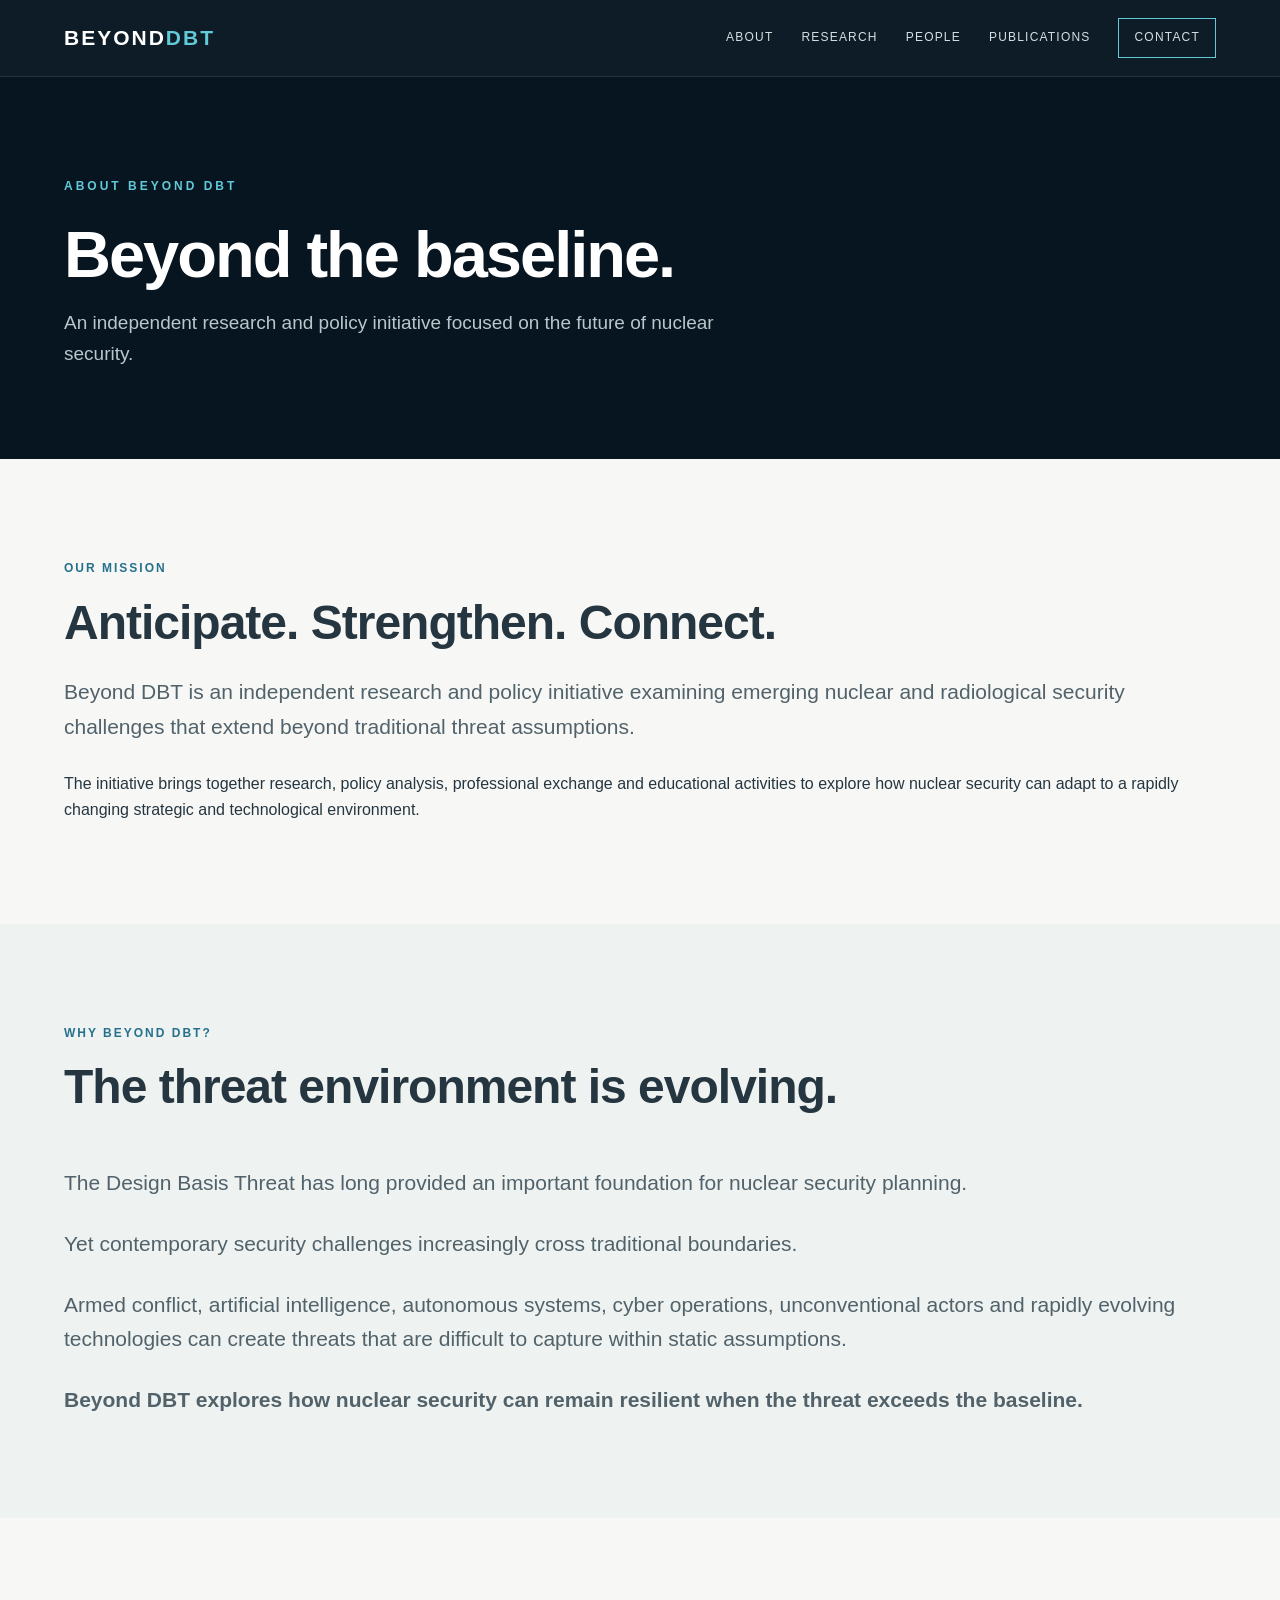
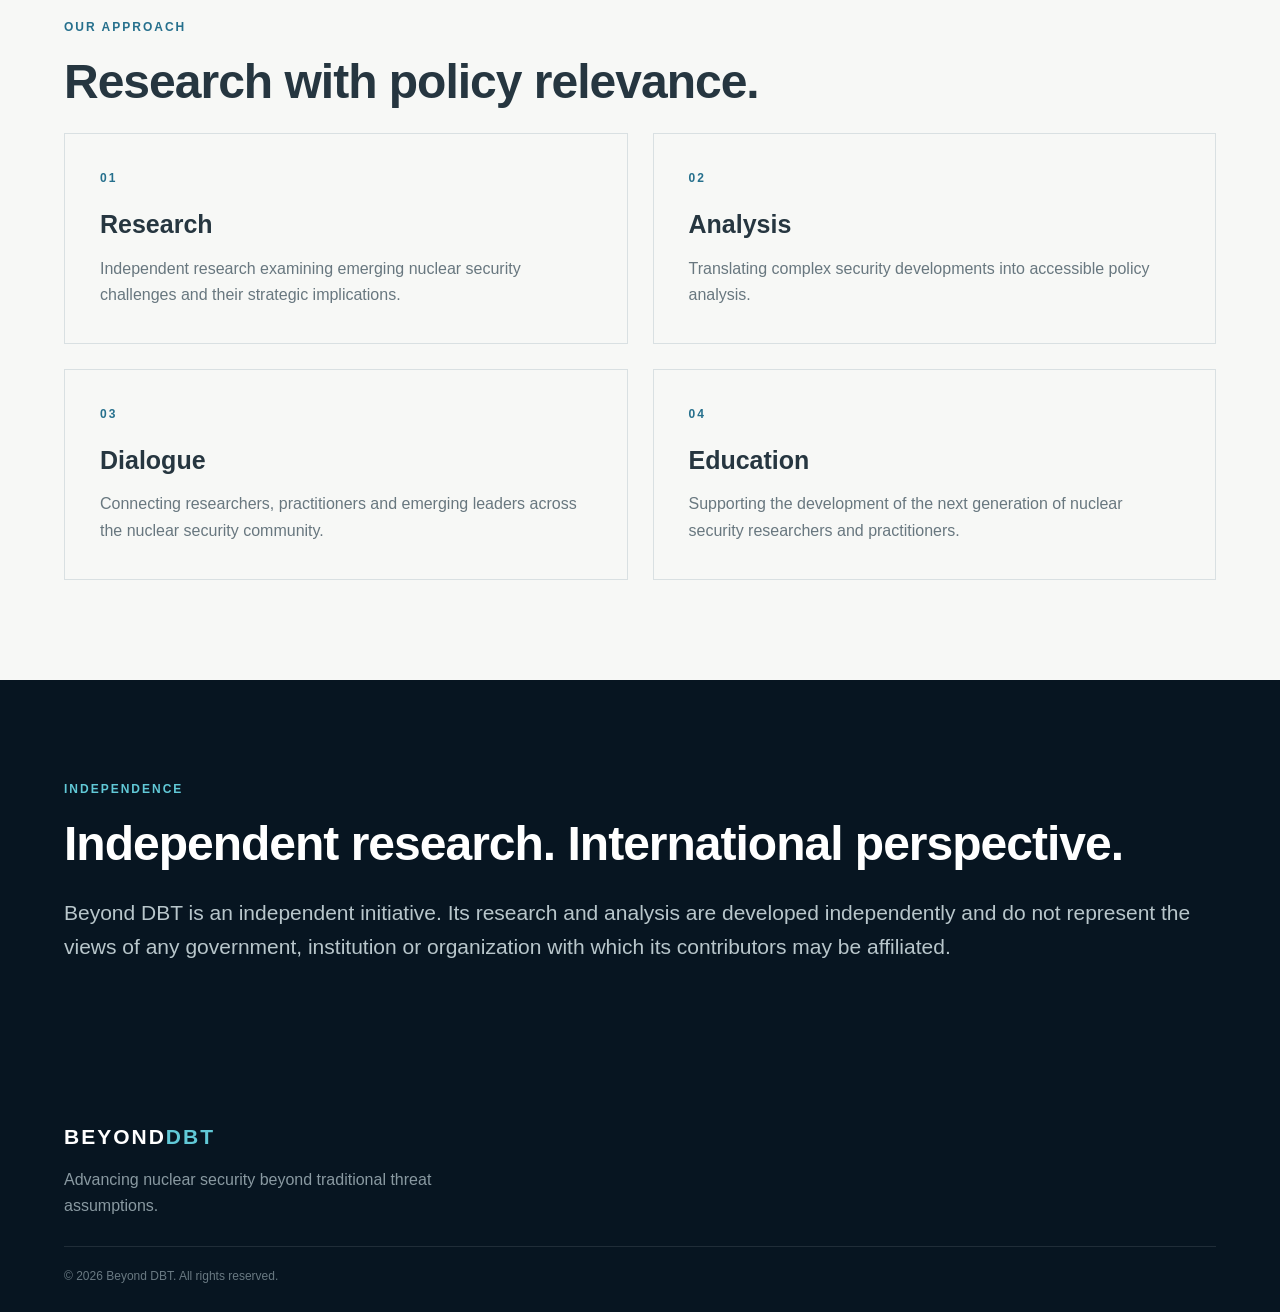
==== about.html @ 9203df45 "Add files via upload" ====
<!DOCTYPE html>
<html lang="en">

<head>

<meta charset="UTF-8">
<meta name="viewport" content="width=device-width, initial-scale=1.0">

<title>About | Beyond DBT</title>

<link rel="stylesheet" href="style.css">

</head>

<body>

<header>

<div class="container nav">

<a href="index.html" class="logo">
BEYOND<span>DBT</span>
</a>

<nav>

<a href="about.html">About</a>
<a href="research.html">Research</a>
<a href="people.html">People</a>
<a href="publications.html">Publications</a>
<a href="contact.html" class="nav-contact">Contact</a>

</nav>

</div>

</header>


<section class="page-hero">

<div class="container">

<div class="kicker">
About Beyond DBT
</div>

<h1>
Beyond the baseline.
</h1>

<p>
An independent research and policy initiative focused on
the future of nuclear security.
</p>

</div>

</section>


<section>

<div class="container">

<div class="section-label">
Our mission
</div>

<h2>
Anticipate. Strengthen. Connect.
</h2>

<p class="lead">

Beyond DBT is an independent research and policy initiative
examining emerging nuclear and radiological security
challenges that extend beyond traditional threat assumptions.

</p>

<br>

<p>
The initiative brings together research, policy analysis,
professional exchange and educational activities to explore
how nuclear security can adapt to a rapidly changing
strategic and technological environment.
</p>

</div>

</section>


<section class="intro">

<div class="container">

<div class="section-label">
Why Beyond DBT?
</div>

<h2>
The threat environment is evolving.
</h2>

<br>

<p class="lead">

The Design Basis Threat has long provided an important
foundation for nuclear security planning.

</p>

<br>

<p class="lead">

Yet contemporary security challenges increasingly cross
traditional boundaries.

</p>

<br>

<p class="lead">

Armed conflict, artificial intelligence, autonomous systems,
cyber operations, unconventional actors and rapidly evolving
technologies can create threats that are difficult to capture
within static assumptions.

</p>

<br>

<p class="lead">

<strong>
Beyond DBT explores how nuclear security can remain resilient
when the threat exceeds the baseline.
</strong>

</p>

</div>

</section>


<section>

<div class="container">

<div class="section-label">
Our approach
</div>

<h2>
Research with policy relevance.
</h2>

<div class="grid">

<div class="card">

<div class="card-number">01</div>

<h3>
Research
</h3>

<p>
Independent research examining emerging nuclear security
challenges and their strategic implications.
</p>

</div>


<div class="card">

<div class="card-number">02</div>

<h3>
Analysis
</h3>

<p>
Translating complex security developments into accessible
policy analysis.
</p>

</div>


<div class="card">

<div class="card-number">03</div>

<h3>
Dialogue
</h3>

<p>
Connecting researchers, practitioners and emerging leaders
across the nuclear security community.
</p>

</div>


<div class="card">

<div class="card-number">04</div>

<h3>
Education
</h3>

<p>
Supporting the development of the next generation of nuclear
security researchers and practitioners.
</p>

</div>

</div>

</div>

</section>


<section class="dark">

<div class="container">

<div class="section-label">
Independence
</div>

<h2>
Independent research.
International perspective.
</h2>

<p class="lead">

Beyond DBT is an independent initiative. Its research and
analysis are developed independently and do not represent
the views of any government, institution or organization
with which its contributors may be affiliated.

</p>

</div>

</section>


<footer>

<div class="container">

<div class="footer-logo">
BEYOND<span>DBT</span>
</div>

<p>
Advancing nuclear security beyond traditional threat assumptions.
</p>

<br>

<div class="copyright">
© 2026 Beyond DBT. All rights reserved.
</div>

</div>

</footer>

</body>
</html>
---- style.css ----
:root {
    --navy: #071521;
    --navy-light: #0d2433;
    --blue: #26708d;
    --cyan: #61c9d7;
    --white: #f7f8f6;
    --light: #eef2f1;
    --gray: #68777f;
    --dark: #263640;
    --border: #d9e0e2;
}

* {
    box-sizing: border-box;
    margin: 0;
    padding: 0;
}

html {
    scroll-behavior: smooth;
}

body {
    font-family: Arial, Helvetica, sans-serif;
    color: var(--dark);
    background: var(--white);
    line-height: 1.65;
}

a {
    text-decoration: none;
    color: inherit;
}

.container {
    width: min(90%, 1180px);
    margin: auto;
}

/* NAVIGATION */

header {
    position: sticky;
    top: 0;
    z-index: 1000;
    background: rgba(7,21,33,.97);
    border-bottom: 1px solid rgba(255,255,255,.1);
}

.nav {
    height: 76px;
    display: flex;
    justify-content: space-between;
    align-items: center;
}

.logo {
    color: white;
    font-size: 21px;
    font-weight: 800;
    letter-spacing: 2px;
}

.logo span {
    color: var(--cyan);
}

nav {
    display: flex;
    gap: 28px;
    align-items: center;
}

nav a {
    color: #d5dfe3;
    font-size: 12px;
    text-transform: uppercase;
    letter-spacing: 1.2px;
}

nav a:hover {
    color: var(--cyan);
}

.nav-contact {
    border: 1px solid var(--cyan);
    padding: 9px 15px;
}

/* HERO */

.hero {
    min-height: 620px;
    display: flex;
    align-items: center;
    color: white;

    background:
        linear-gradient(
            90deg,
            rgba(7,21,33,.96),
            rgba(7,21,33,.76)
        ),
        url("https://images.unsplash.com/photo-1513828742140-ccaa28f3eda0?auto=format&fit=crop&w=2000&q=85")
        center/cover;
}

.hero-content {
    max-width: 850px;
}

.kicker {
    color: var(--cyan);
    text-transform: uppercase;
    letter-spacing: 3px;
    font-size: 12px;
    font-weight: bold;
    margin-bottom: 25px;
}

.hero h1 {
    font-size: clamp(45px, 7vw, 80px);
    line-height: 1;
    letter-spacing: -3px;
    margin-bottom: 30px;
}

.hero h1 span {
    color: var(--cyan);
}

.hero p {
    max-width: 700px;
    font-size: 20px;
    color: #d2dde1;
    margin-bottom: 35px;
}

.btn {
    display: inline-block;
    padding: 13px 23px;
    text-transform: uppercase;
    letter-spacing: 1.2px;
    font-size: 12px;
    font-weight: bold;
    border: 1px solid var(--cyan);
}

.btn-primary {
    background: var(--cyan);
    color: var(--navy);
}

.btn-primary:hover {
    background: white;
    border-color: white;
}

/* PAGE HERO */

.page-hero {
    background: var(--navy);
    color: white;
    padding: 100px 0 90px;
}

.page-hero h1 {
    font-size: 65px;
    line-height: 1;
    letter-spacing: -2px;
    margin-bottom: 20px;
}

.page-hero p {
    max-width: 700px;
    color: #b9c7cd;
    font-size: 19px;
}

/* SECTIONS */

section {
    padding: 100px 0;
}

.section-label {
    color: var(--blue);
    text-transform: uppercase;
    letter-spacing: 2px;
    font-size: 12px;
    font-weight: bold;
    margin-bottom: 18px;
}

h2 {
    font-size: 48px;
    line-height: 1.1;
    letter-spacing: -1px;
    margin-bottom: 25px;
}

.lead {
    font-size: 21px;
    color: #52626a;
}

/* HOME INTRO */

.intro {
    background: var(--light);
}

.intro-grid {
    display: grid;
    grid-template-columns: 1fr 1.4fr;
    gap: 80px;
}

.intro-text {
    font-size: 19px;
    color: #4f5e66;
}

/* CARDS */

.grid {
    display: grid;
    grid-template-columns: repeat(2, 1fr);
    gap: 25px;
}

.card {
    border: 1px solid var(--border);
    padding: 35px;
    transition: .25s;
}

.card:hover {
    border-color: var(--blue);
    transform: translateY(-4px);
}

.card-number {
    color: var(--blue);
    font-size: 12px;
    letter-spacing: 2px;
    font-weight: bold;
}

.card h3 {
    font-size: 25px;
    margin: 15px 0 10px;
}

.card p {
    color: var(--gray);
}

/* DARK SECTION */

.dark {
    background: var(--navy);
    color: white;
}

.dark .section-label {
    color: var(--cyan);
}

.dark h2 {
    color: white;
}

.dark p {
    color: #b8c6cb;
}

/* RESEARCH */

.research-list {
    display: grid;
    grid-template-columns: 1fr 1fr;
    border-top: 1px solid var(--border);
}

.research-item {
    padding: 35px 30px 35px 0;
    border-bottom: 1px solid var(--border);
}

.research-item:nth-child(even) {
    padding-left: 30px;
    border-left: 1px solid var(--border);
}

.research-item h3 {
    font-size: 27px;
    margin: 12px 0;
}

/* BIO */

.bio-grid {
    display: grid;
    grid-template-columns: 300px 1fr;
    gap: 70px;
}

.profile-photo {
    width: 100%;
    height: 400px;
    object-fit: cover;
    display: block;
}

.bio h2 {
    margin-bottom: 5px;
}

.role {
    color: var(--blue);
    font-weight: bold;
    margin-bottom: 25px;
}

.bio p {
    color: #56656d;
    margin-bottom: 18px;
}

.expertise {
    display: flex;
    flex-wrap: wrap;
    gap: 10px;
    margin-top: 25px;
}

.tag {
    border: 1px solid var(--border);
    padding: 8px 13px;
    font-size: 12px;
    text-transform: uppercase;
    letter-spacing: .7px;
}

/* CONTACT */

.contact-grid {
    display: grid;
    grid-template-columns: 1fr 1fr;
    gap: 70px;
}

.contact-box {
    background: var(--light);
    padding: 40px;
}

.contact-box h3 {
    margin-bottom: 10px;
}

.contact-box a {
    color: var(--blue);
}

/* FOOTER */

footer {
    background: var(--navy);
    color: white;
    padding: 55px 0 25px;
}

.footer-grid {
    display: grid;
    grid-template-columns: 2fr 1fr 1fr;
    gap: 50px;
    padding-bottom: 40px;
}

.footer-logo {
    font-weight: bold;
    letter-spacing: 2px;
    font-size: 21px;
}

.footer-logo span {
    color: var(--cyan);
}

footer p {
    color: #8999a1;
    max-width: 400px;
    margin-top: 12px;
}

.footer-column h4 {
    color: var(--cyan);
    font-size: 11px;
    letter-spacing: 2px;
    text-transform: uppercase;
    margin-bottom: 15px;
}

.footer-column a {
    display: block;
    color: #b9c4c8;
    margin-bottom: 8px;
    font-size: 14px;
}

.copyright {
    border-top: 1px solid rgba(255,255,255,.1);
    padding-top: 20px;
    color: #697982;
    font-size: 12px;
}

/* MOBILE */

@media(max-width:800px) {

    nav {
        display: none;
    }

    .hero h1,
    .page-hero h1 {
        font-size: 48px;
    }

    .intro-grid,
    .grid,
    .research-list,
    .bio-grid,
    .contact-grid,
    .footer-grid {
        grid-template-columns: 1fr;
    }

    .research-item:nth-child(even) {
        padding-left: 0;
        border-left: none;
    }

    section {
        padding: 70px 0;
    }
}
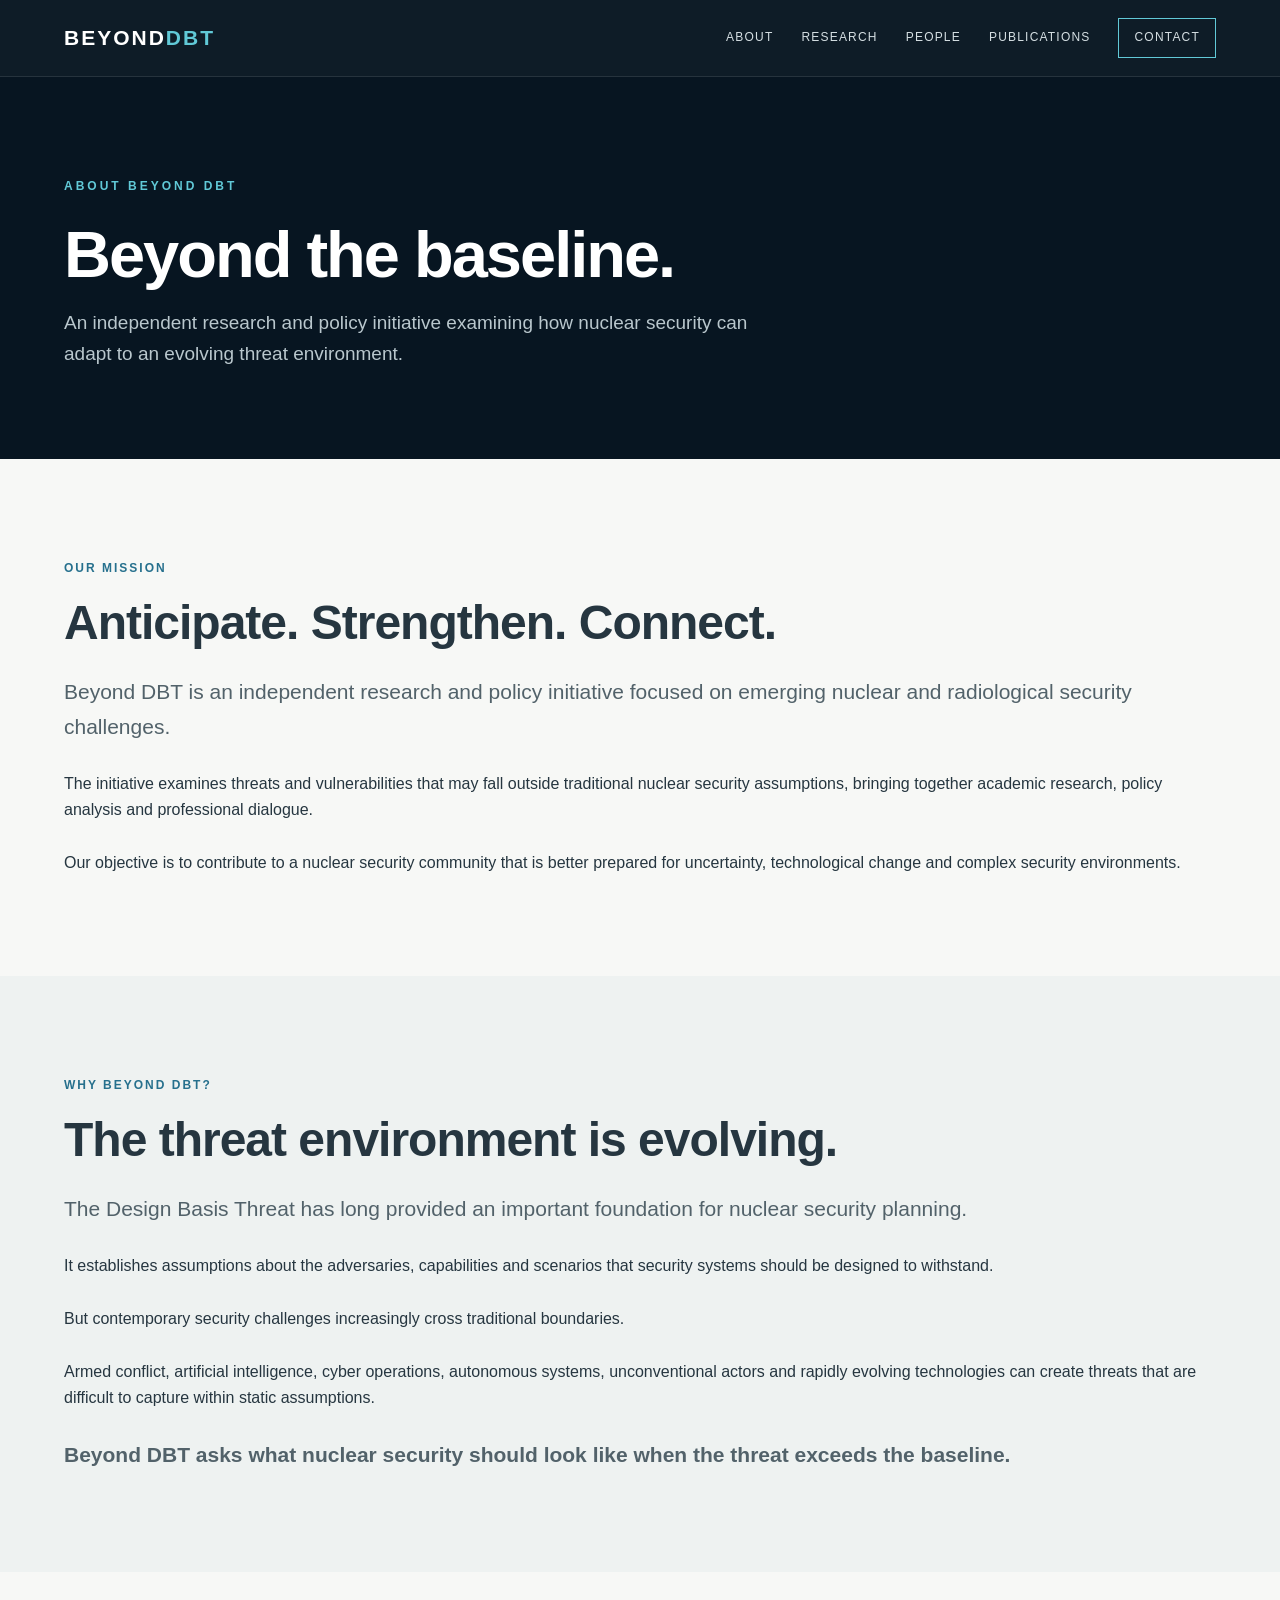
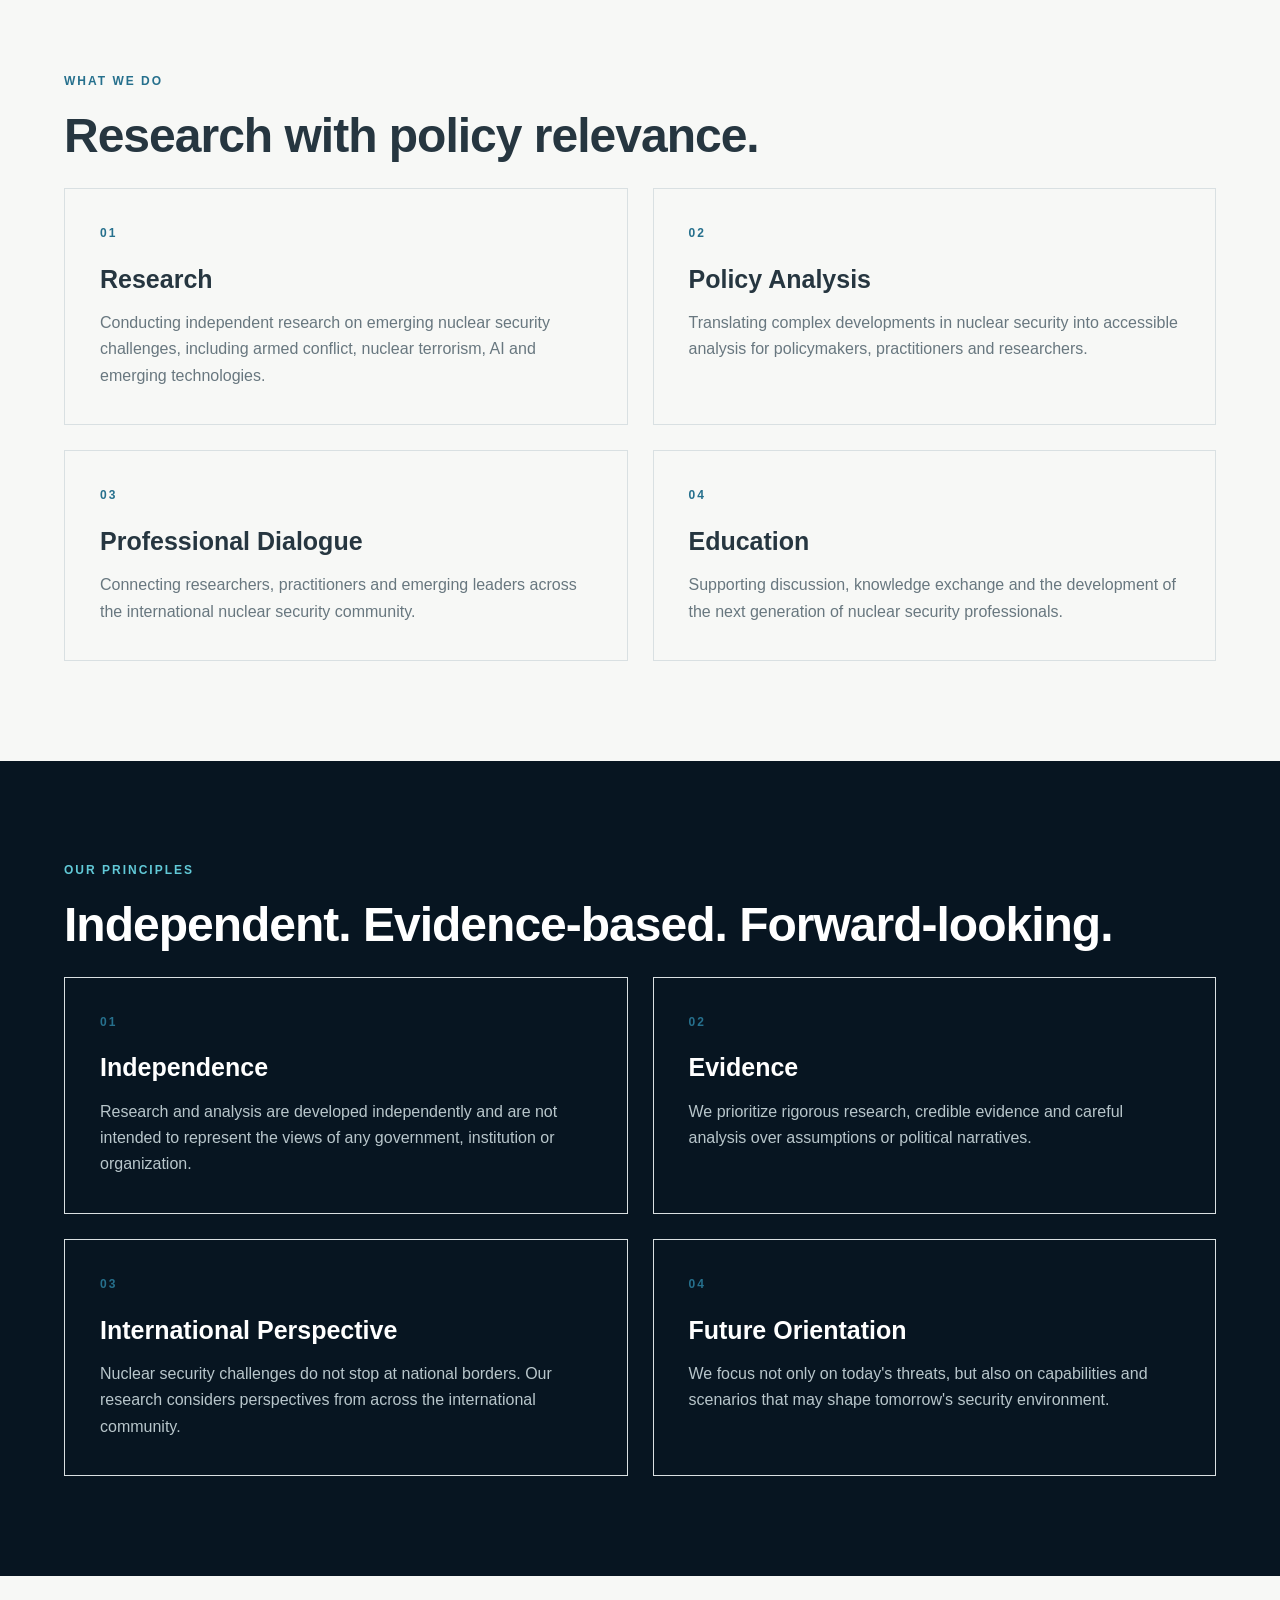
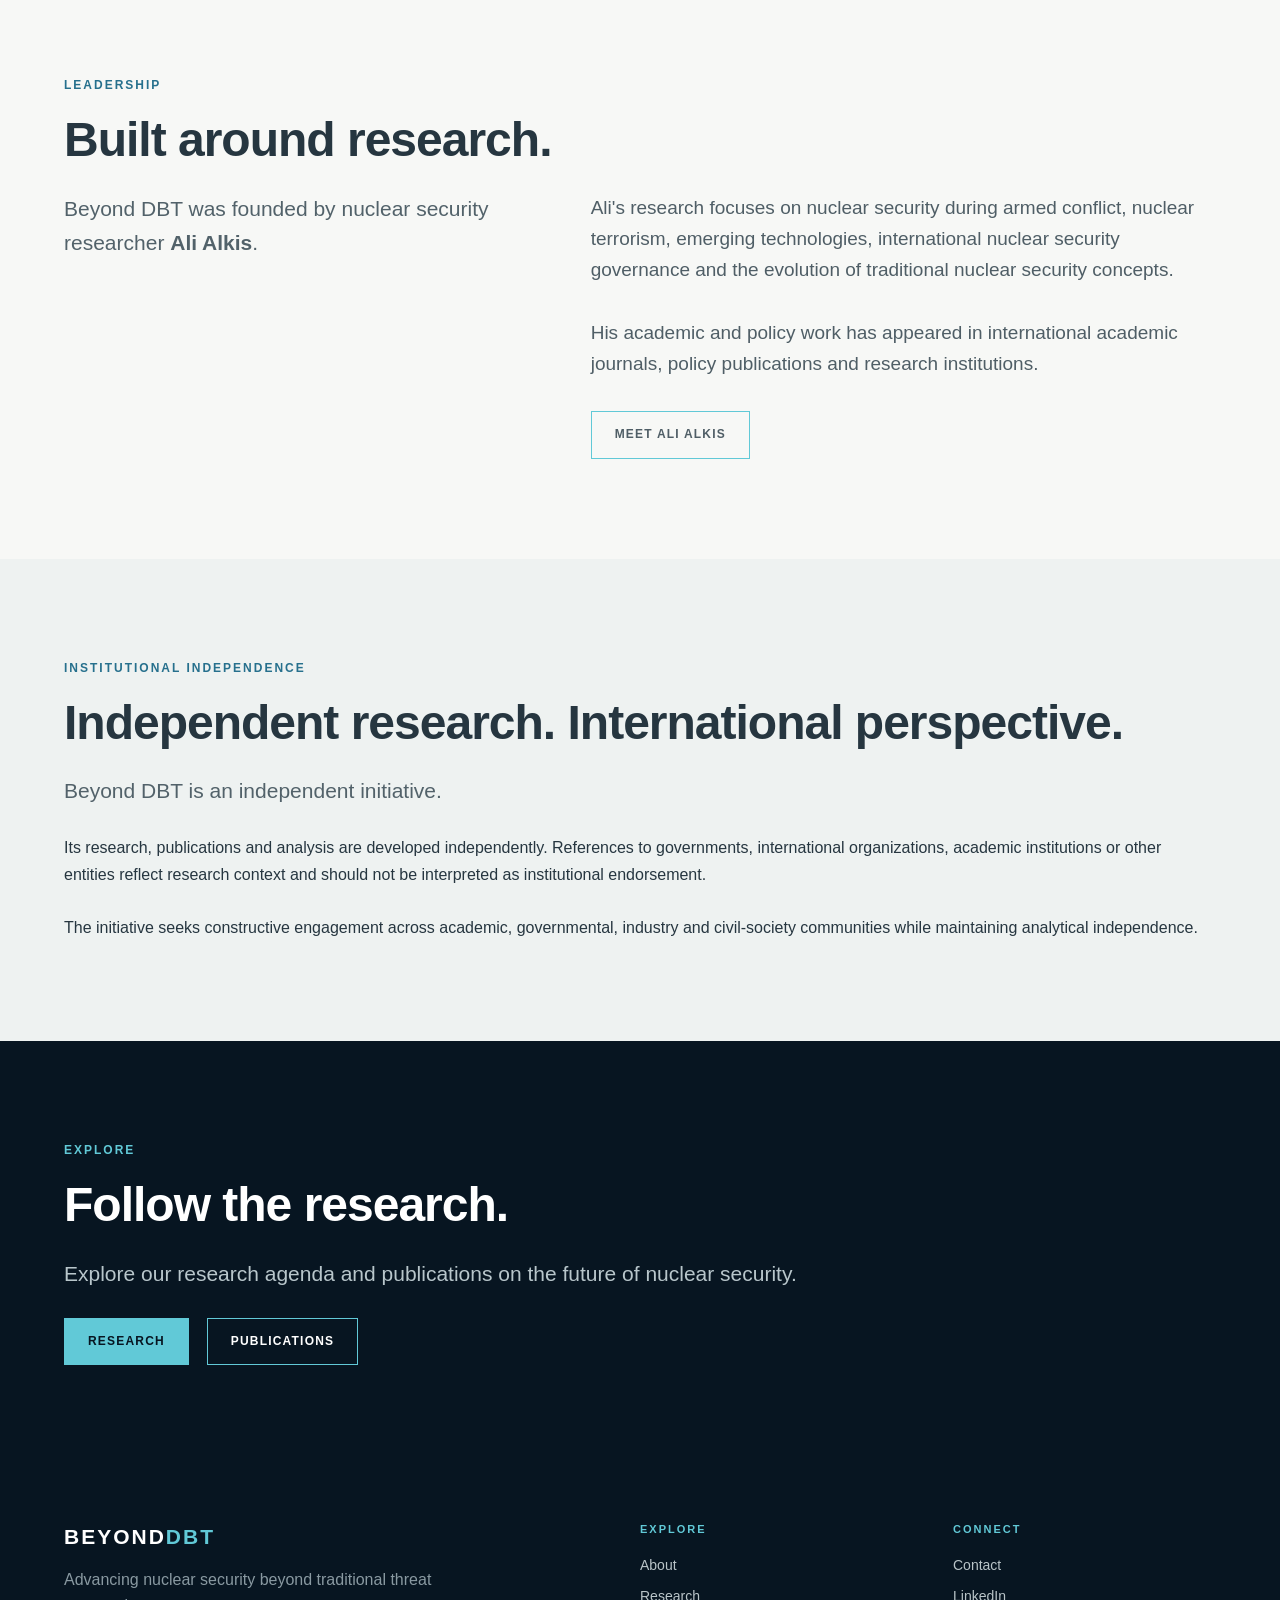
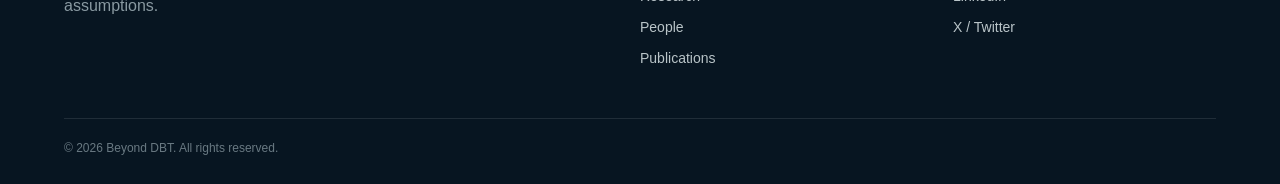
==== commit 580e0081: "Update about.html" ====
--- a/about.html
+++ b/about.html
@@ -6,6 +6,8 @@
 <meta charset="UTF-8">
 <meta name="viewport" content="width=device-width, initial-scale=1.0">
 
+<meta name="description" content="About Beyond DBT, an independent research and policy initiative focused on emerging nuclear security challenges.">
+
 <title>About | Beyond DBT</title>
 
 <link rel="stylesheet" href="style.css">
@@ -13,6 +15,9 @@
 </head>
 
 <body>
+
+
+<!-- NAVIGATION -->
 
 <header>
 
@@ -24,11 +29,25 @@
 
 <nav>
 
-<a href="about.html">About</a>
-<a href="research.html">Research</a>
-<a href="people.html">People</a>
-<a href="publications.html">Publications</a>
-<a href="contact.html" class="nav-contact">Contact</a>
+<a href="about.html">
+About
+</a>
+
+<a href="research.html">
+Research
+</a>
+
+<a href="people.html">
+People
+</a>
+
+<a href="publications.html">
+Publications
+</a>
+
+<a href="contact.html" class="nav-contact">
+Contact
+</a>
 
 </nav>
 
@@ -36,6 +55,9 @@
 
 </header>
 
+
+
+<!-- PAGE HERO -->
 
 <section class="page-hero">
 
@@ -50,14 +72,18 @@
 </h1>
 
 <p>
-An independent research and policy initiative focused on
-the future of nuclear security.
-</p>
-
-</div>
-
-</section>
-
+An independent research and policy initiative examining
+how nuclear security can adapt to an evolving threat
+environment.
+</p>
+
+</div>
+
+</section>
+
+
+
+<!-- MISSION -->
 
 <section>
 
@@ -74,24 +100,39 @@
 <p class="lead">
 
 Beyond DBT is an independent research and policy initiative
-examining emerging nuclear and radiological security
-challenges that extend beyond traditional threat assumptions.
-
-</p>
-
-<br>
-
-<p>
-The initiative brings together research, policy analysis,
-professional exchange and educational activities to explore
-how nuclear security can adapt to a rapidly changing
-strategic and technological environment.
-</p>
-
-</div>
-
-</section>
-
+focused on emerging nuclear and radiological security
+challenges.
+
+</p>
+
+<br>
+
+<p>
+
+The initiative examines threats and vulnerabilities that
+may fall outside traditional nuclear security assumptions,
+bringing together academic research, policy analysis and
+professional dialogue.
+
+</p>
+
+<br>
+
+<p>
+
+Our objective is to contribute to a nuclear security
+community that is better prepared for uncertainty,
+technological change and complex security environments.
+
+</p>
+
+</div>
+
+</section>
+
+
+
+<!-- WHY BEYOND DBT -->
 
 <section class="intro">
 
@@ -105,8 +146,6 @@
 The threat environment is evolving.
 </h2>
 
-<br>
-
 <p class="lead">
 
 The Design Basis Threat has long provided an important
@@ -116,30 +155,40 @@
 
 <br>
 
+<p>
+
+It establishes assumptions about the adversaries,
+capabilities and scenarios that security systems should
+be designed to withstand.
+
+</p>
+
+<br>
+
+<p>
+
+But contemporary security challenges increasingly cross
+traditional boundaries.
+
+</p>
+
+<br>
+
+<p>
+
+Armed conflict, artificial intelligence, cyber operations,
+autonomous systems, unconventional actors and rapidly
+evolving technologies can create threats that are difficult
+to capture within static assumptions.
+
+</p>
+
+<br>
+
 <p class="lead">
 
-Yet contemporary security challenges increasingly cross
-traditional boundaries.
-
-</p>
-
-<br>
-
-<p class="lead">
-
-Armed conflict, artificial intelligence, autonomous systems,
-cyber operations, unconventional actors and rapidly evolving
-technologies can create threats that are difficult to capture
-within static assumptions.
-
-</p>
-
-<br>
-
-<p class="lead">
-
 <strong>
-Beyond DBT explores how nuclear security can remain resilient
+Beyond DBT asks what nuclear security should look like
 when the threat exceeds the baseline.
 </strong>
 
@@ -150,96 +199,305 @@
 </section>
 
 
+
+<!-- WHAT WE DO -->
+
 <section>
 
 <div class="container">
 
 <div class="section-label">
-Our approach
+What we do
 </div>
 
 <h2>
 Research with policy relevance.
 </h2>
 
+
 <div class="grid">
 
-<div class="card">
-
-<div class="card-number">01</div>
+
+<div class="card">
+
+<div class="card-number">
+01
+</div>
 
 <h3>
 Research
 </h3>
 
 <p>
-Independent research examining emerging nuclear security
-challenges and their strategic implications.
-</p>
-
-</div>
-
-
-<div class="card">
-
-<div class="card-number">02</div>
-
-<h3>
-Analysis
+
+Conducting independent research on emerging nuclear
+security challenges, including armed conflict, nuclear
+terrorism, AI and emerging technologies.
+
+</p>
+
+</div>
+
+
+
+<div class="card">
+
+<div class="card-number">
+02
+</div>
+
+<h3>
+Policy Analysis
 </h3>
 
 <p>
-Translating complex security developments into accessible
-policy analysis.
-</p>
-
-</div>
-
-
-<div class="card">
-
-<div class="card-number">03</div>
-
-<h3>
-Dialogue
+
+Translating complex developments in nuclear security
+into accessible analysis for policymakers, practitioners
+and researchers.
+
+</p>
+
+</div>
+
+
+
+<div class="card">
+
+<div class="card-number">
+03
+</div>
+
+<h3>
+Professional Dialogue
 </h3>
 
 <p>
+
 Connecting researchers, practitioners and emerging leaders
-across the nuclear security community.
-</p>
-
-</div>
-
-
-<div class="card">
-
-<div class="card-number">04</div>
-
-<h3>
-Education
+across the international nuclear security community.
+
+</p>
+
+</div>
+
+
+
+<div class="card">
+
+<div class="card-number">
+04
+</div>
+
+<h3>
+Education</h3>
+
+<p>
+
+Supporting discussion, knowledge exchange and the
+development of the next generation of nuclear security
+professionals.
+
+</p>
+
+</div>
+
+
+</div>
+
+</div>
+
+</section>
+
+
+
+<!-- PRINCIPLES -->
+
+<section class="dark">
+
+<div class="container">
+
+<div class="section-label">
+Our principles
+</div>
+
+<h2>
+Independent. Evidence-based. Forward-looking.
+</h2>
+
+
+<div class="grid">
+
+
+<div class="card">
+
+<div class="card-number">
+01
+</div>
+
+<h3>
+Independence
 </h3>
 
 <p>
-Supporting the development of the next generation of nuclear
-security researchers and practitioners.
-</p>
-
-</div>
-
-</div>
-
-</div>
-
-</section>
-
-
-<section class="dark">
+
+Research and analysis are developed independently and are
+not intended to represent the views of any government,
+institution or organization.
+
+</p>
+
+</div>
+
+
+
+<div class="card">
+
+<div class="card-number">
+02
+</div>
+
+<h3>
+Evidence</h3>
+
+<p>
+
+We prioritize rigorous research, credible evidence and
+careful analysis over assumptions or political narratives.
+
+</p>
+
+</div>
+
+
+
+<div class="card">
+
+<div class="card-number">
+03
+</div>
+
+<h3>
+International Perspective
+</h3>
+
+<p>
+
+Nuclear security challenges do not stop at national
+borders. Our research considers perspectives from across
+the international community.
+
+</p>
+
+</div>
+
+
+
+<div class="card">
+
+<div class="card-number">
+04
+</div>
+
+<h3>
+Future Orientation
+</h3>
+
+<p>
+
+We focus not only on today's threats, but also on
+capabilities and scenarios that may shape tomorrow's
+security environment.
+
+</p>
+
+</div>
+
+
+</div>
+
+</div>
+
+</section>
+
+
+
+<!-- FOUNDER -->
+
+<section>
 
 <div class="container">
 
 <div class="section-label">
-Independence
+Leadership
+</div>
+
+<h2>
+Built around research.
+</h2>
+
+<div class="intro-grid">
+
+<div>
+
+<p class="lead">
+
+Beyond DBT was founded by nuclear security researcher
+<strong>Ali Alkis</strong>.
+
+</p>
+
+</div>
+
+
+<div class="intro-text">
+
+<p>
+
+Ali's research focuses on nuclear security during armed
+conflict, nuclear terrorism, emerging technologies,
+international nuclear security governance and the
+evolution of traditional nuclear security concepts.
+
+</p>
+
+<br>
+
+<p>
+
+His academic and policy work has appeared in international
+academic journals, policy publications and research
+institutions.
+
+</p>
+
+<br>
+
+<a
+href="people.html"
+class="btn"
+>
+Meet Ali Alkis
+</a>
+
+</div>
+
+</div>
+
+</div>
+
+</section>
+
+
+
+<!-- INDEPENDENCE -->
+
+<section class="intro">
+
+<div class="container">
+
+<div class="section-label">
+Institutional independence
 </div>
 
 <h2>
@@ -249,39 +507,178 @@
 
 <p class="lead">
 
-Beyond DBT is an independent initiative. Its research and
-analysis are developed independently and do not represent
-the views of any government, institution or organization
-with which its contributors may be affiliated.
-
-</p>
-
-</div>
-
-</section>
-
+Beyond DBT is an independent initiative.
+
+</p>
+
+<br>
+
+<p>
+
+Its research, publications and analysis are developed
+independently. References to governments, international
+organizations, academic institutions or other entities
+reflect research context and should not be interpreted as
+institutional endorsement.
+
+</p>
+
+<br>
+
+<p>
+
+The initiative seeks constructive engagement across
+academic, governmental, industry and civil-society
+communities while maintaining analytical independence.
+
+</p>
+
+</div>
+
+</section>
+
+
+
+<!-- CALL TO ACTION -->
+
+<section class="dark">
+
+<div class="container">
+
+<div class="section-label">
+Explore
+</div>
+
+<h2>
+Follow the research.
+</h2>
+
+<p class="lead">
+
+Explore our research agenda and publications on the future
+of nuclear security.
+
+</p>
+
+<br>
+
+<a
+href="research.html"
+class="btn btn-primary"
+>
+Research
+</a>
+
+&nbsp;&nbsp;
+
+<a
+href="publications.html"
+class="btn"
+>
+Publications
+</a>
+
+</div>
+
+</section>
+
+
+
+<!-- FOOTER -->
 
 <footer>
 
 <div class="container">
+
+<div class="footer-grid">
+
+
+<div>
 
 <div class="footer-logo">
 BEYOND<span>DBT</span>
 </div>
 
 <p>
-Advancing nuclear security beyond traditional threat assumptions.
-</p>
-
-<br>
+
+Advancing nuclear security beyond traditional
+threat assumptions.
+
+</p>
+
+</div>
+
+
+
+<div class="footer-column">
+
+<h4>
+Explore
+</h4>
+
+<a href="about.html">
+About
+</a>
+
+<a href="research.html">
+Research
+</a>
+
+<a href="people.html">
+People
+</a>
+
+<a href="publications.html">
+Publications
+</a>
+
+</div>
+
+
+
+<div class="footer-column">
+
+<h4>
+Connect
+</h4>
+
+<a href="contact.html">
+Contact
+</a>
+
+<a
+href="https://www.linkedin.com/in/alialkis/"
+target="_blank"
+rel="noopener noreferrer"
+>
+LinkedIn
+</a>
+
+<a
+href="https://x.com/AliAlkisTR"
+target="_blank"
+rel="noopener noreferrer"
+>
+X / Twitter
+</a>
+
+</div>
+
+
+</div>
+
 
 <div class="copyright">
+
 © 2026 Beyond DBT. All rights reserved.
+
 </div>
 
 </div>
 
 </footer>
 
+
 </body>
-</html>+
+</html>
